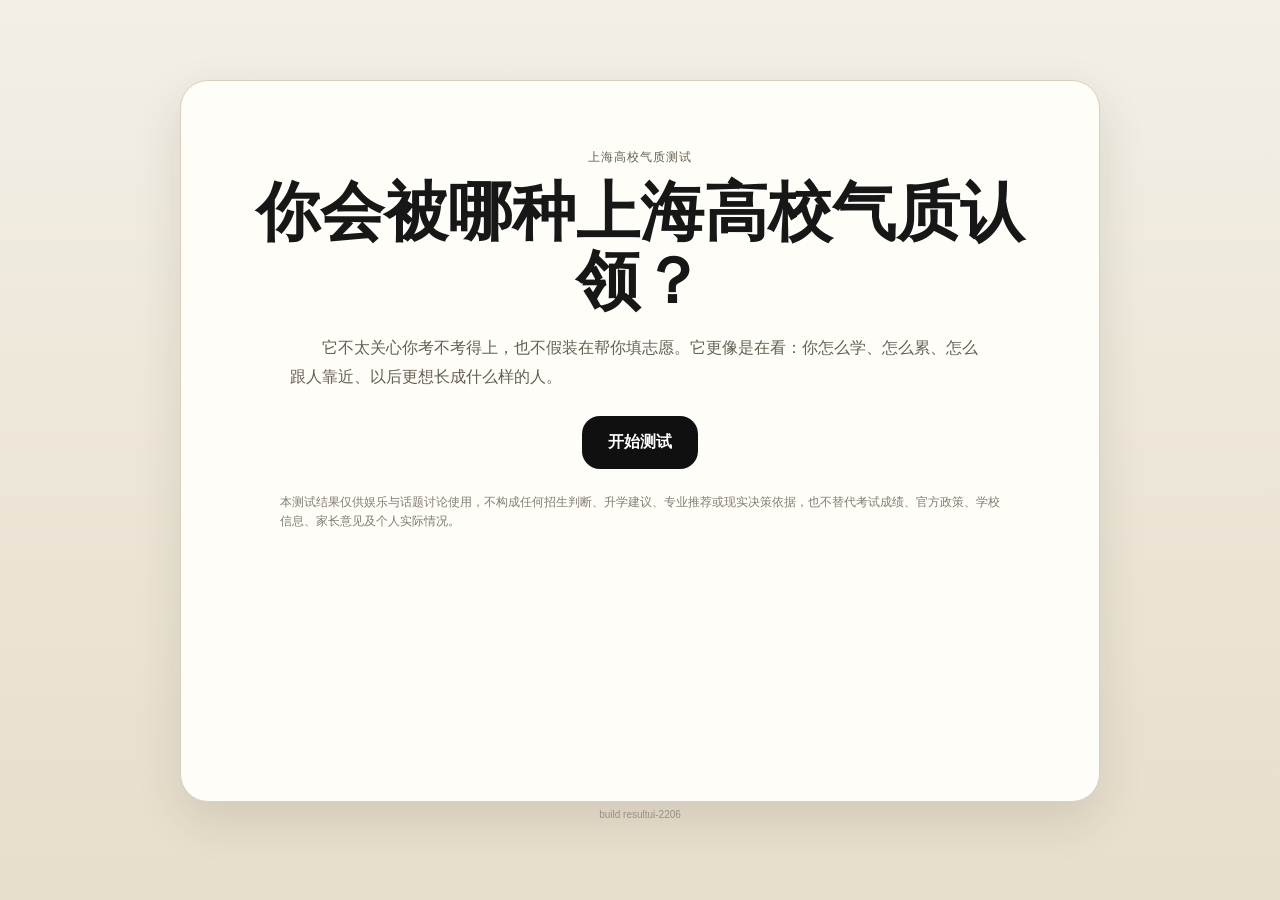
==== index.html @ 01dacc71 "Restore hidden result summary node to fix submit" ====
<!DOCTYPE html>
<html lang="zh-CN">
  <head>
    <meta charset="UTF-8" />
    <meta name="viewport" content="width=device-width, initial-scale=1.0" />
    <title>上海高校气质测试</title>
    <meta
      name="description"
      content="按学习方式、状态、关系和未来取向来测试你会被哪种上海高校气质认领。"
    />
    <link rel="stylesheet" href="./style.css" />
  </head>
  <body>
    <div class="page-shell">
      <main class="app-card">
        <section id="screen-intro" class="screen screen-active">
          <div class="hero-block">
            <div class="hero-main">
              <p class="eyebrow">上海高校气质测试</p>
              <h1>你会被哪种上海高校气质认领？</h1>
              <p class="hero-sub">
                它不太关心你考不考得上，也不假装在帮你填志愿。它更像是在看：你怎么学、怎么累、怎么跟人靠近、以后更想长成什么样的人。
              </p>
              <button id="start-btn" class="primary-btn">开始测试</button>
            </div>

            <div class="hero-copy">
              <p class="subtle">
                本测试结果仅供娱乐与话题讨论使用，不构成任何招生判断、升学建议、专业推荐或现实决策依据，也不替代考试成绩、官方政策、学校信息、家长意见及个人实际情况。
              </p>
            </div>
          </div>
        </section>

        <section id="screen-quiz" class="screen">
          <div class="quiz-topbar">
            <div class="progress-meta">
              <span id="progress-label">第 1 题 / 共 16 题</span>
              <span id="progress-percent">6%</span>
            </div>
            <div class="progress-track">
              <div id="progress-fill" class="progress-fill"></div>
            </div>
          </div>

          <div class="question-card">
            <div class="question-tag" id="question-tag">当前题目</div>
            <h2 id="question-text">题目加载中...</h2>
            <div id="options-container" class="options-container"></div>
            <div class="quiz-actions">
              <button id="prev-btn" class="secondary-btn" disabled>上一题</button>
              <button id="next-btn" class="secondary-btn" disabled>下一题</button>
              <button id="submit-btn" class="primary-btn hidden">提交</button>
            </div>
          </div>
        </section>

        <section id="screen-result" class="screen">
          <div class="result-card">
            <p class="eyebrow">系统判定结果</p>
            <h2 id="result-title">你的结果</h2>
            <p id="result-subtitle" class="result-subtitle"></p>

            <div class="result-info-grid top-grid">
              <div class="info-box emphasis-box">
                <p id="result-match" class="match-score">--%</p>
                <p id="result-summary" class="result-summary-hidden"></p>
              </div>
              <div class="info-box">
                <div class="info-label">为什么是它</div>
                <p id="result-reason">-</p>
              </div>
            </div>

            <div class="result-info-grid secondary-grid">
              <div class="info-box">
                <div class="info-label">也许也会很合</div>
                <p><strong id="runner-up-title">-</strong></p>
                <p id="runner-up-match" class="small-note"></p>
                <p id="runner-up-gap" class="small-note"></p>
              </div>
              <div class="info-box">
                <div class="info-label">结果备注</div>
                <p id="result-algo" class="small-note">结果说明文案稍后细修，这里先放占位版本。</p>
              </div>
            </div>

            <div class="ranking-box">
              <div class="info-label">前五排行</div>
              <ol id="ranking-list"></ol>
            </div>

            <div class="result-actions">
              <button id="retry-btn" class="secondary-btn">再测一次</button>
              <button id="share-btn" class="primary-btn result-share-btn">分享结果</button>
            </div>
          </div>
        </section>
      </main>
      <div class="build-stamp">build resultui-2206</div>
    </div>

    <script type="module" src="./app.js?v=resultui-2206"></script>
  </body>
</html>
---- style.css ----
:root {
  --bg: #f3efe6;
  --bg-2: #e7decb;
  --card: #fffdf8;
  --ink: #171717;
  --muted: #665f52;
  --line: #d8cfbf;
  --accent: #101010;
  --accent-soft: #eee7d8;
  --shadow: 0 18px 48px rgba(45, 38, 24, 0.12);
  font-family: "Inter", "Noto Sans SC", "PingFang SC", "Microsoft YaHei", sans-serif;
}

* { box-sizing: border-box; }
body {
  margin: 0;
  color: var(--ink);
  background: linear-gradient(180deg, var(--bg) 0%, var(--bg-2) 100%);
}
button { font: inherit; }
button:focus { outline: none; }

.page-shell {
  min-height: 100vh;
  padding: 24px;
  display: flex;
  flex-direction: column;
  align-items: center;
  justify-content: center;
}

.app-card {
  width: 100%;
  max-width: 920px;
  background: var(--card);
  border: 1px solid var(--line);
  border-radius: 28px;
  box-shadow: var(--shadow);
  overflow: hidden;
}
.build-stamp {
  margin-top: 8px;
  font-size: 10px;
  line-height: 1;
  color: rgba(23, 23, 23, 0.35);
  user-select: none;
}

.screen { display: none; min-height: 720px; }
.screen-active { display: block; }

.hero-block, .result-card { padding: 56px 48px; }
.hero-main { text-align: center; }
.hero-copy { max-width: 720px; margin: 24px auto 0; }
.hero-sub {
  max-width: 700px;
  margin: 18px auto 0;
  line-height: 1.8;
  color: var(--muted);
  text-align: left;
  text-indent: 2em;
}
.info-label, .eyebrow, .question-tag {
  text-transform: uppercase;
  letter-spacing: 0.08em;
  font-size: 12px;
  color: var(--muted);
}

h1, h2 { margin: 0; line-height: 1.08; }
h1 { font-size: clamp(36px, 6vw, 64px); }
#question-text { font-size: clamp(28px, 4.5vw, 42px); margin: 16px 0 28px; }

.subtle, .result-subtitle, .small-note, #result-summary, #result-reason { color: var(--muted); line-height: 1.8; }
.small-note { font-size: 14px; }
.hero-copy .subtle {
  font-size: 12px;
  line-height: 1.6;
  color: rgba(102, 95, 82, 0.82);
}
.match-score {
  font-size: clamp(34px, 6vw, 56px);
  line-height: 1;
  margin: 8px 0 12px;
  font-weight: 800;
  color: var(--ink);
}
.result-summary-hidden {
  display: none;
}

.primary-btn, .secondary-btn, .option-btn {
  border: 0;
  border-radius: 18px;
  cursor: pointer;
  transition: transform 0.18s ease, box-shadow 0.18s ease, background 0.18s ease, border-color 0.18s ease;
}
.primary-btn {
  margin-top: 24px;
  background: var(--accent);
  color: white;
  padding: 16px 26px;
  font-weight: 700;
}
.secondary-btn {
  background: var(--accent-soft);
  color: var(--ink);
  padding: 14px 22px;
  font-weight: 700;
}
.primary-btn:hover, .secondary-btn:hover, .option-btn:hover { transform: translateY(-1px); }
.primary-btn:disabled, .secondary-btn:disabled {
  opacity: 0.48;
  cursor: not-allowed;
}
.primary-btn:disabled:hover, .secondary-btn:disabled:hover {
  transform: none;
}

.quiz-topbar { padding: 28px 32px 20px; border-bottom: 1px solid var(--line); }
.progress-meta {
  display: flex; justify-content: space-between; gap: 16px; color: var(--muted); font-size: 14px; margin-bottom: 12px;
}
.progress-track {
  height: 10px; background: var(--accent-soft); border-radius: 999px; overflow: hidden;
}
.progress-fill { height: 100%; width: 0; background: var(--accent); transition: width 0.25s ease; }

.question-card { padding: 40px 32px 48px; }
.options-container { display: grid; gap: 14px; }
.quiz-actions {
  margin-top: 18px;
  display: flex;
  gap: 12px;
  justify-content: space-between;
  flex-wrap: wrap;
}
.hidden { display: none !important; }
.option-btn {
  text-align: left; background: #f8f5ee; border: 1px solid transparent; padding: 20px 22px; color: var(--ink);
  outline: none;
  box-shadow: none;
  -webkit-tap-highlight-color: transparent;
}
.option-btn:focus,
.option-btn:focus-visible {
  outline: none;
  box-shadow: none;
  border-color: transparent;
}
.option-btn:active {
  outline: none;
  box-shadow: none;
  border-color: var(--ink);
  background: #f3ede1;
}
.option-btn-selected {
  border-color: var(--ink);
  background: #f1eadc;
  box-shadow: inset 0 0 0 1px rgba(23, 23, 23, 0.04);
}
.option-btn-selected:hover,
.option-btn-selected:focus,
.option-btn-selected:focus-visible,
.option-btn-selected:active {
  border-color: var(--ink);
  background: #f1eadc;
  box-shadow: inset 0 0 0 1px rgba(23, 23, 23, 0.04);
}
.option-btn-selected .option-label {
  border-color: var(--ink);
  background: var(--ink);
  color: #fff;
}
.option-btn:not(.option-btn-selected) .option-label {
  background: #fff;
  color: var(--ink);
}
.option-row { display: flex; align-items: flex-start; }
.option-label {
  display: inline-flex; width: 28px; height: 28px; border-radius: 50%; align-items: center; justify-content: center;
  font-size: 14px; background: white; border: 1px solid var(--line); margin-right: 12px; flex-shrink: 0;
}
.option-text { flex: 1; line-height: 1.75; }

.result-card { display: flex; flex-direction: column; gap: 18px; }
.result-info-grid {
  display: grid; grid-template-columns: 1fr 1fr; gap: 16px;
}
.info-box, .ranking-box {
  border: 1px solid var(--line); border-radius: 18px; padding: 18px; background: #f9f6ef;
}
.emphasis-box { background: #f4eddf; }
.ranking-box ol { margin: 12px 0 0; padding: 0; line-height: 1.9; list-style: none; }
.result-actions {
  display: flex;
  gap: 12px;
  margin-top: 6px;
  justify-content: space-between;
  align-items: center;
}
.result-actions .primary-btn,
.result-actions .secondary-btn {
  min-width: 132px;
  margin-top: 0;
  padding: 14px 22px;
}

@media (hover: hover) and (pointer: fine) {
  .option-btn:hover {
    background: #f3ede1;
  }
}

@media (max-width: 720px) {
  .page-shell { padding: 14px; align-items: stretch; }
  .app-card { min-height: calc(100vh - 28px); border-radius: 24px; }
  .hero-block, .result-card, .question-card { padding: 28px 20px 32px; }
  .quiz-topbar { padding: 20px 20px 16px; }
  .result-info-grid { grid-template-columns: 1fr; }
  .quiz-actions { flex-direction: column; }
  .result-actions {
    flex-direction: column;
    align-items: stretch;
  }
  .result-actions .primary-btn,
  .result-actions .secondary-btn {
    width: 100%;
  }
}
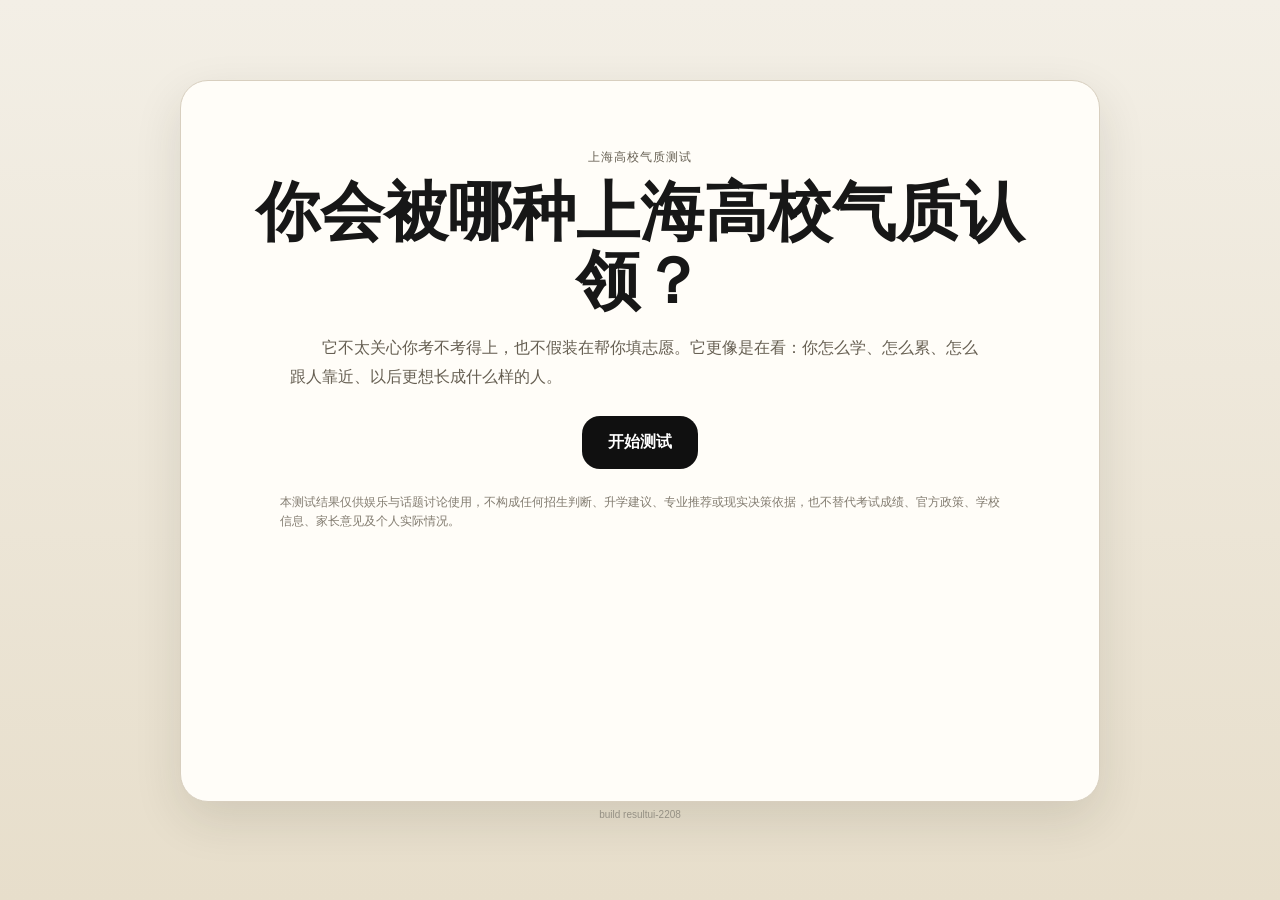
==== commit c17db480: "Restore match box title" ====
--- a/index.html
+++ b/index.html
@@ -63,6 +63,7 @@
 
             <div class="result-info-grid top-grid">
               <div class="info-box emphasis-box">
+                <div class="info-label">气质匹配度</div>
                 <p id="result-match" class="match-score">--%</p>
                 <p id="result-summary" class="result-summary-hidden"></p>
               </div>
@@ -97,9 +98,9 @@
           </div>
         </section>
       </main>
-      <div class="build-stamp">build resultui-2206</div>
+      <div class="build-stamp">build resultui-2208</div>
     </div>
 
-    <script type="module" src="./app.js?v=resultui-2206"></script>
+    <script type="module" src="./app.js?v=resultui-2208"></script>
   </body>
 </html>
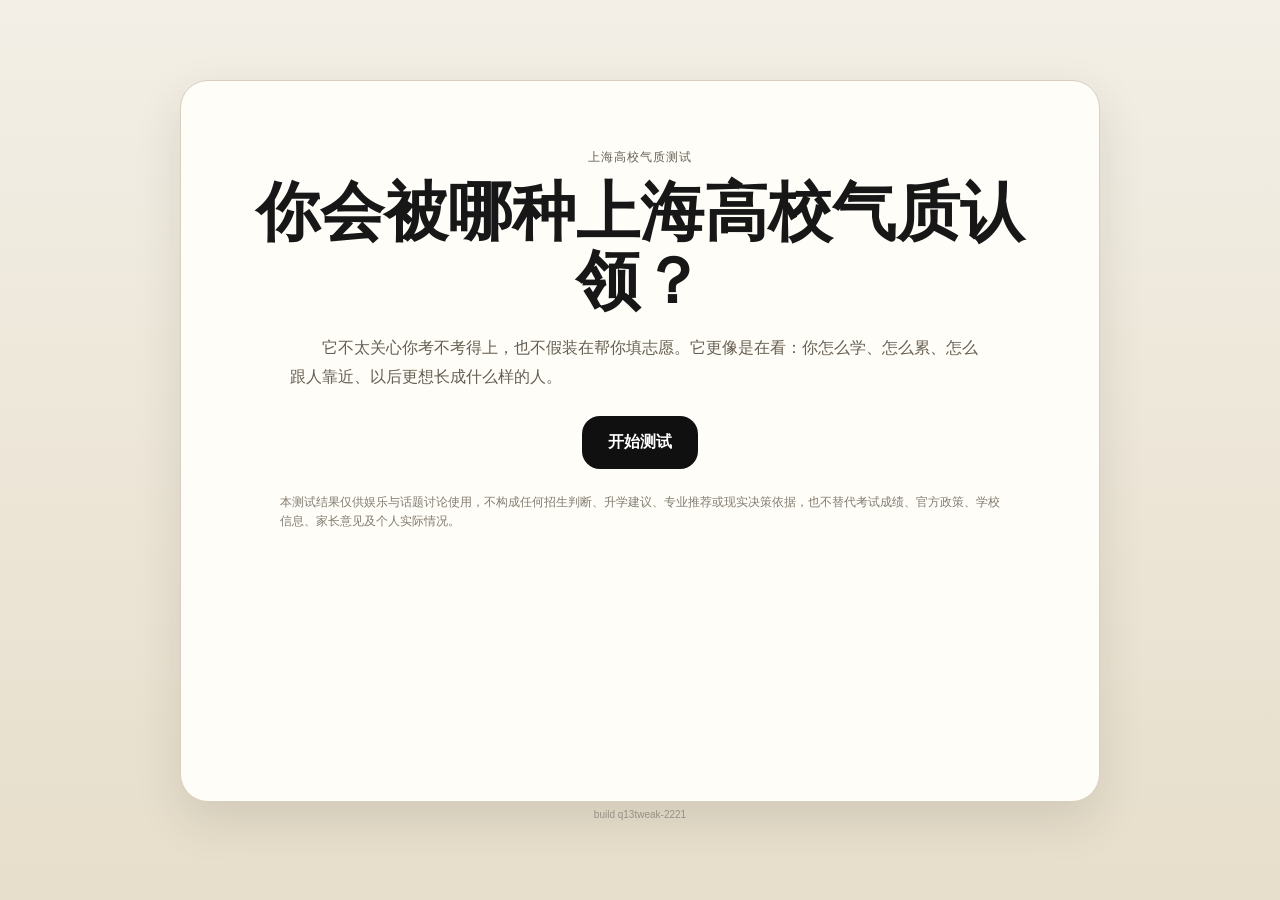
==== commit f6351859: "Tweak Q13 wording and match score spacing" ====
--- a/index.html
+++ b/index.html
@@ -98,9 +98,9 @@
           </div>
         </section>
       </main>
-      <div class="build-stamp">build resultui-2208</div>
+      <div class="build-stamp">build q13tweak-2221</div>
     </div>
 
-    <script type="module" src="./app.js?v=resultui-2208"></script>
+    <script type="module" src="./app.js?v=q13tweak-2221"></script>
   </body>
 </html>
--- a/style.css
+++ b/style.css
@@ -81,7 +81,7 @@
 .match-score {
   font-size: clamp(34px, 6vw, 56px);
   line-height: 1;
-  margin: 8px 0 12px;
+  margin: 18px 0 10px;
   font-weight: 800;
   color: var(--ink);
 }
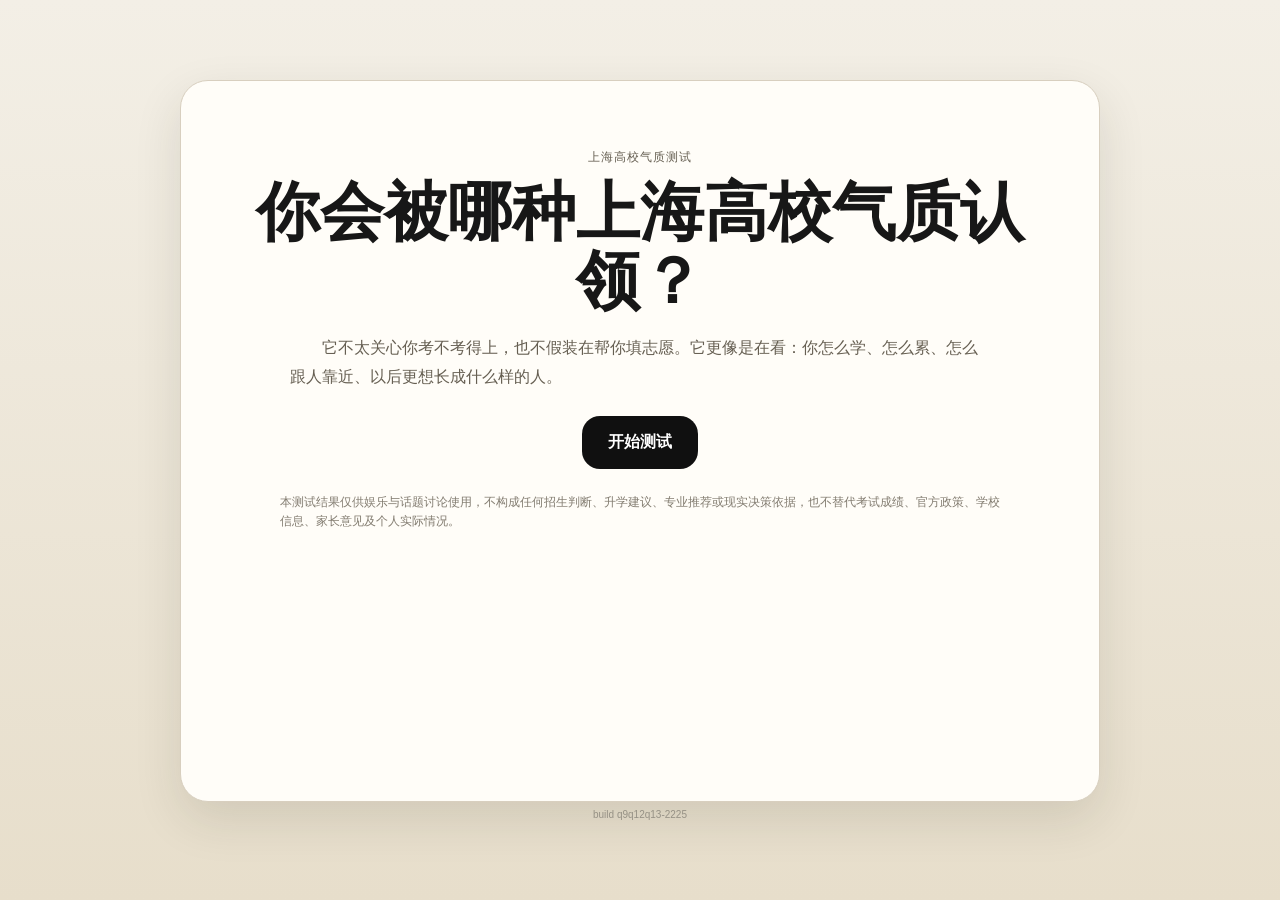
==== commit 3e51b430: "Tweak Q9 Q12 Q13 wording" ====
--- a/index.html
+++ b/index.html
@@ -98,9 +98,9 @@
           </div>
         </section>
       </main>
-      <div class="build-stamp">build q13tweak-2221</div>
+      <div class="build-stamp">build q9q12q13-2225</div>
     </div>
 
-    <script type="module" src="./app.js?v=q13tweak-2221"></script>
+    <script type="module" src="./app.js?v=q9q12q13-2225"></script>
   </body>
 </html>
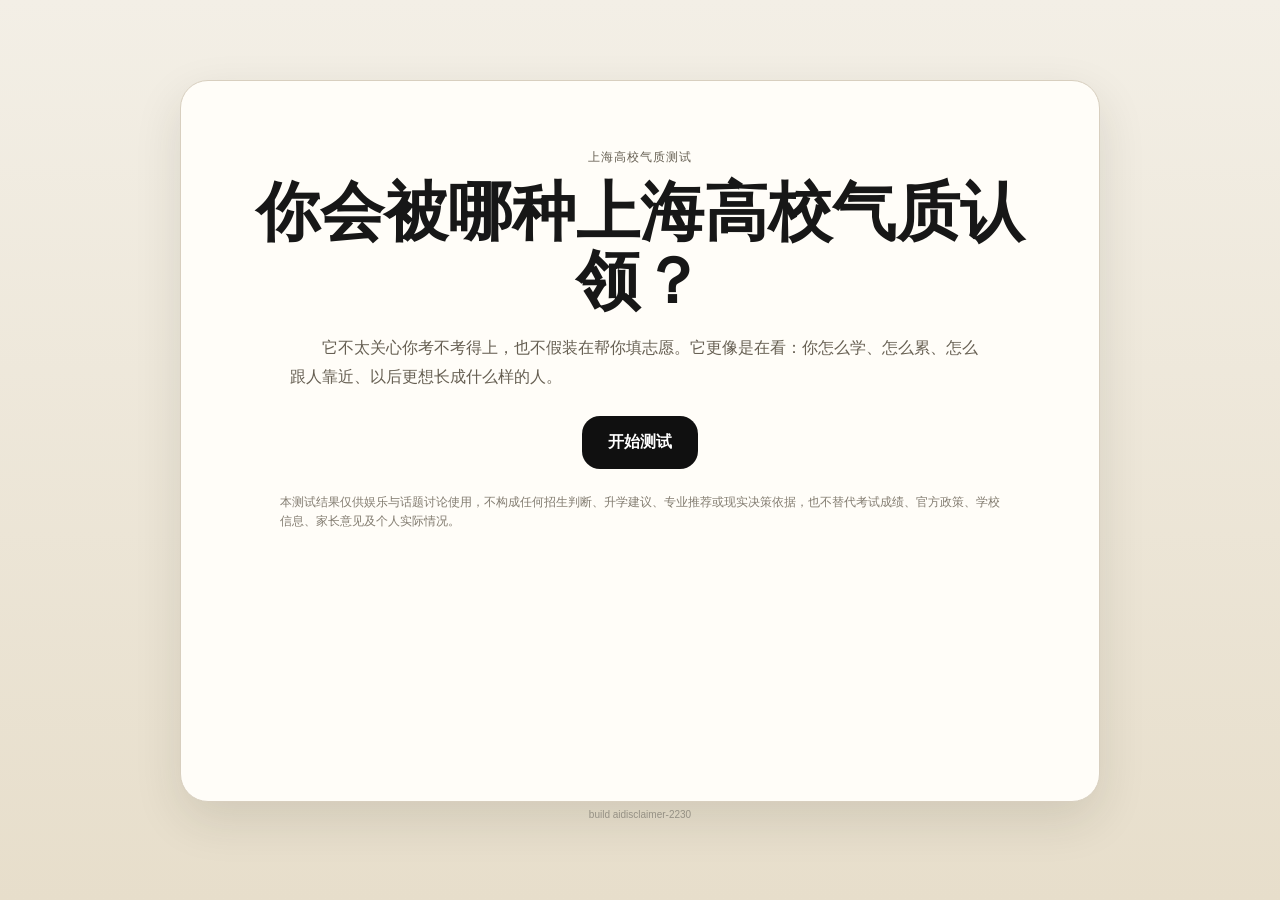
==== commit 504b43bb: "Add AI disclaimer to result page" ====
--- a/index.html
+++ b/index.html
@@ -91,6 +91,10 @@
               <ol id="ranking-list"></ol>
             </div>
 
+            <div class="result-disclaimer-box">
+              <p class="result-disclaimer">本页诊断与文案由 AI 生成，仅供娱乐与参考，不构成任何现实决策依据。</p>
+            </div>
+
             <div class="result-actions">
               <button id="retry-btn" class="secondary-btn">再测一次</button>
               <button id="share-btn" class="primary-btn result-share-btn">分享结果</button>
@@ -98,9 +102,9 @@
           </div>
         </section>
       </main>
-      <div class="build-stamp">build q9q12q13-2225</div>
+      <div class="build-stamp">build aidisclaimer-2230</div>
     </div>
 
-    <script type="module" src="./app.js?v=q9q12q13-2225"></script>
+    <script type="module" src="./app.js?v=aidisclaimer-2230"></script>
   </body>
 </html>
--- a/style.css
+++ b/style.css
@@ -192,6 +192,19 @@
 }
 .emphasis-box { background: #f4eddf; }
 .ranking-box ol { margin: 12px 0 0; padding: 0; line-height: 1.9; list-style: none; }
+.result-disclaimer-box {
+  border: 1px solid var(--line);
+  border-radius: 18px;
+  padding: 14px 18px;
+  background: #f9f6ef;
+}
+.result-disclaimer {
+  margin: 0;
+  text-align: center;
+  font-size: 12px;
+  line-height: 1.6;
+  color: rgba(102, 95, 82, 0.82);
+}
 .result-actions {
   display: flex;
   gap: 12px;
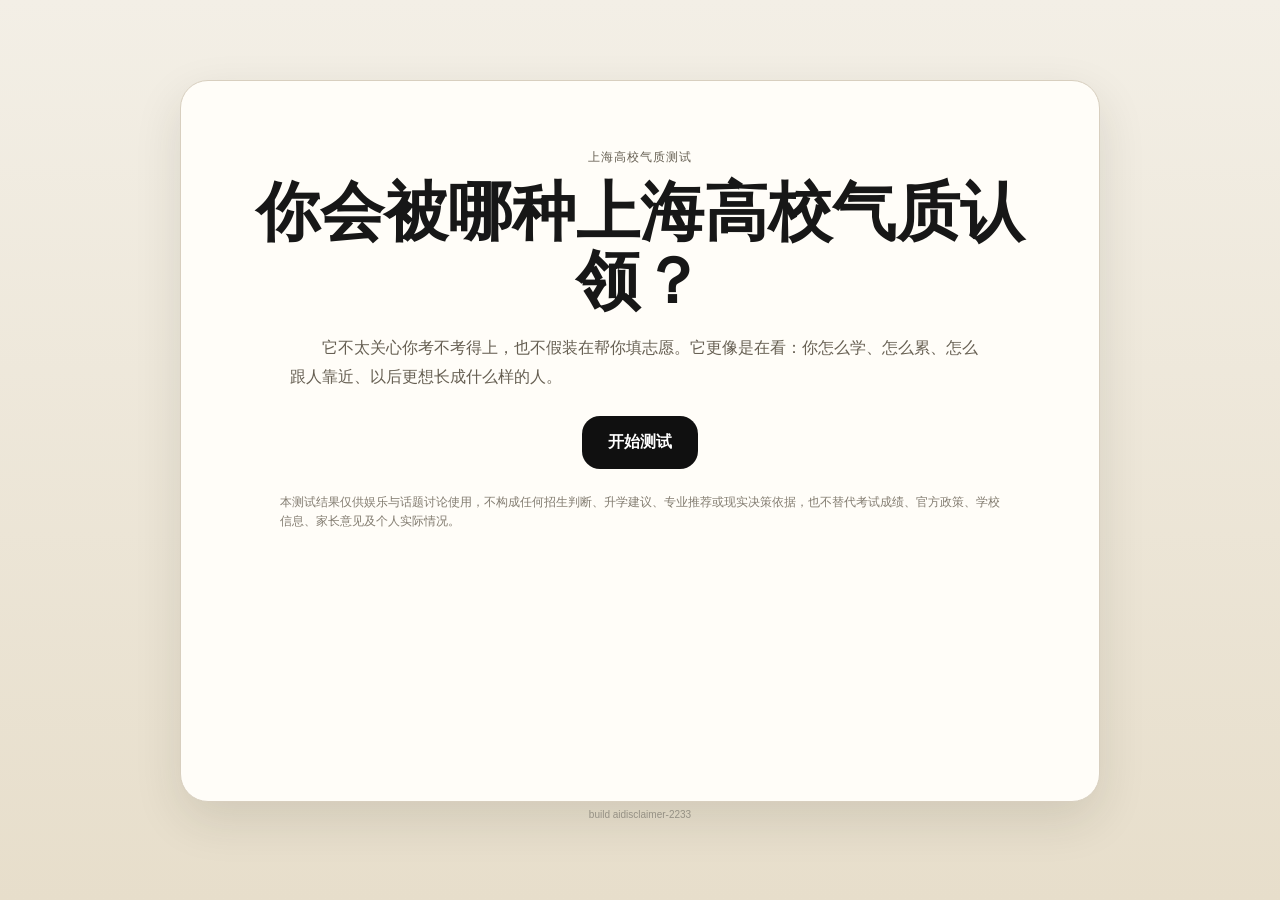
==== commit 452fb97f: "Tone down result AI disclaimer" ====
--- a/index.html
+++ b/index.html
@@ -91,20 +91,18 @@
               <ol id="ranking-list"></ol>
             </div>
 
-            <div class="result-disclaimer-box">
-              <p class="result-disclaimer">本页诊断与文案由 AI 生成，仅供娱乐与参考，不构成任何现实决策依据。</p>
-            </div>
-
             <div class="result-actions">
               <button id="retry-btn" class="secondary-btn">再测一次</button>
               <button id="share-btn" class="primary-btn result-share-btn">分享结果</button>
             </div>
+
+            <p class="result-disclaimer">本页诊断与文案由 AI 生成，仅供娱乐与参考，不构成任何现实决策依据。</p>
           </div>
         </section>
       </main>
-      <div class="build-stamp">build aidisclaimer-2230</div>
+      <div class="build-stamp">build aidisclaimer-2233</div>
     </div>
 
-    <script type="module" src="./app.js?v=aidisclaimer-2230"></script>
+    <script type="module" src="./app.js?v=aidisclaimer-2233"></script>
   </body>
 </html>
--- a/style.css
+++ b/style.css
@@ -192,18 +192,12 @@
 }
 .emphasis-box { background: #f4eddf; }
 .ranking-box ol { margin: 12px 0 0; padding: 0; line-height: 1.9; list-style: none; }
-.result-disclaimer-box {
-  border: 1px solid var(--line);
-  border-radius: 18px;
-  padding: 14px 18px;
-  background: #f9f6ef;
-}
 .result-disclaimer {
-  margin: 0;
+  margin: 6px 0 0;
   text-align: center;
-  font-size: 12px;
-  line-height: 1.6;
-  color: rgba(102, 95, 82, 0.82);
+  font-size: 11px;
+  line-height: 1.5;
+  color: rgba(102, 95, 82, 0.58);
 }
 .result-actions {
   display: flex;
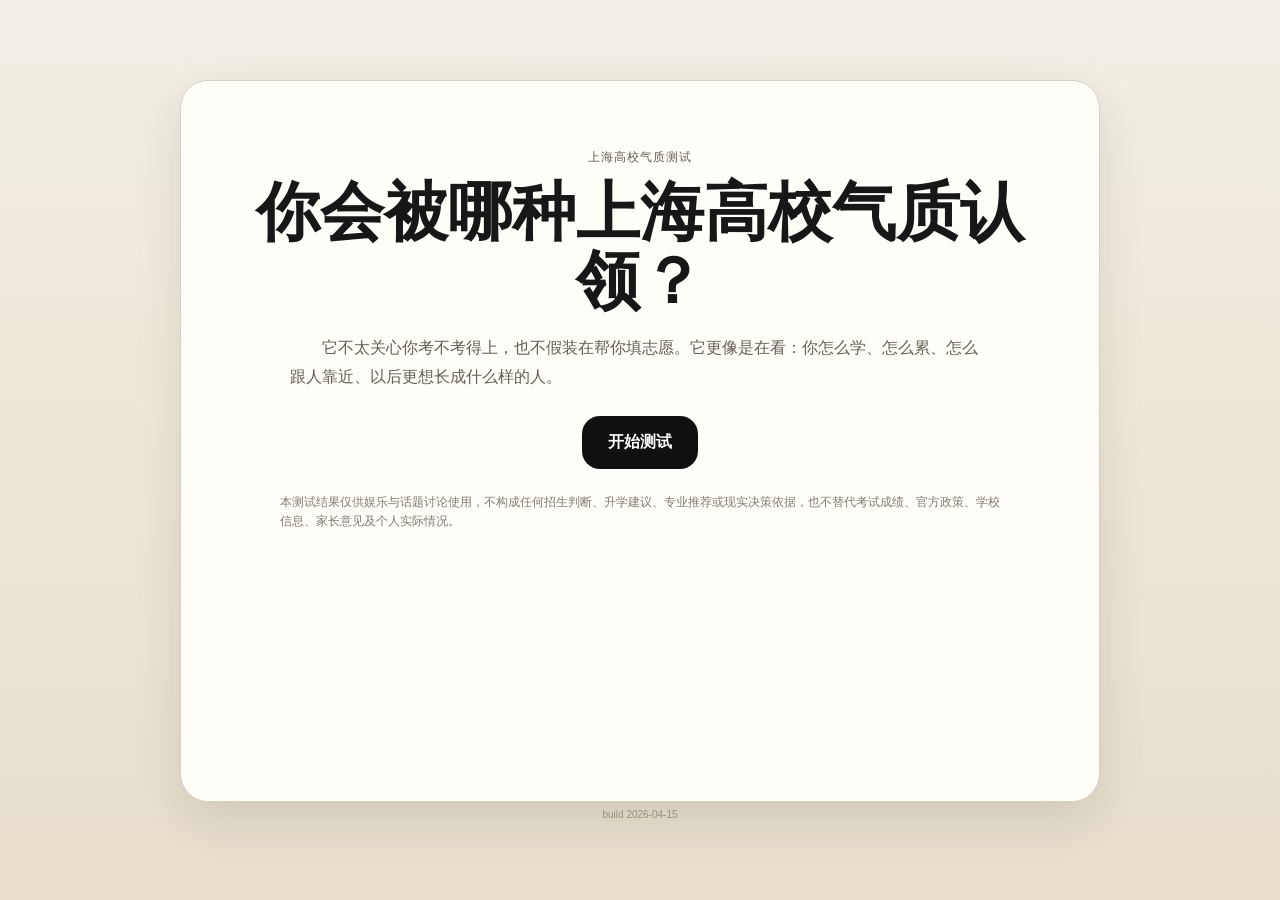
==== commit 2d1ccade: "Organize repo for release and archive previews" ====
--- a/index.html
+++ b/index.html
@@ -100,9 +100,9 @@
           </div>
         </section>
       </main>
-      <div class="build-stamp">build aidisclaimer-2233</div>
+      <div class="build-stamp">build 2026-04-15</div>
     </div>
 
-    <script type="module" src="./app.js?v=aidisclaimer-2233"></script>
+    <script type="module" src="./app.js?v=2026-04-15"></script>
   </body>
 </html>
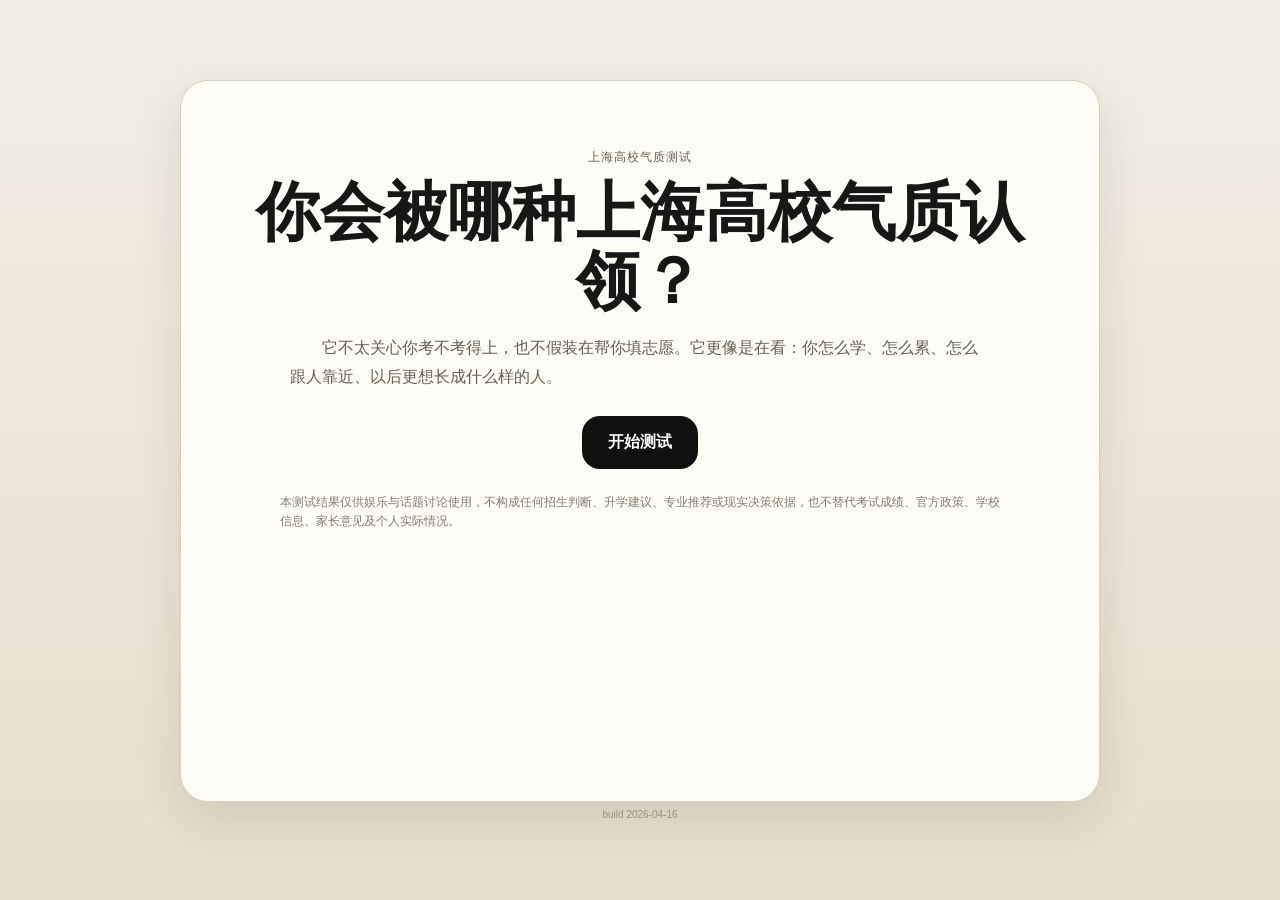
==== commit 7010f583: "Add favicon and app icons" ====
--- a/index.html
+++ b/index.html
@@ -8,6 +8,12 @@
       name="description"
       content="按学习方式、状态、关系和未来取向来测试你会被哪种上海高校气质认领。"
     />
+    <link rel="icon" href="./favicon.ico" sizes="any" />
+    <link rel="icon" type="image/png" sizes="16x16" href="./favicon-16x16.png" />
+    <link rel="icon" type="image/png" sizes="32x32" href="./favicon-32x32.png" />
+    <link rel="icon" type="image/png" sizes="48x48" href="./favicon-48x48.png" />
+    <link rel="apple-touch-icon" sizes="180x180" href="./apple-touch-icon.png" />
+    <link rel="manifest" href="./site.webmanifest" />
     <link rel="stylesheet" href="./style.css" />
   </head>
   <body>
@@ -100,9 +106,9 @@
           </div>
         </section>
       </main>
-      <div class="build-stamp">build 2026-04-15</div>
+      <div class="build-stamp">build 2026-04-16</div>
     </div>
 
-    <script type="module" src="./app.js?v=2026-04-15"></script>
+    <script type="module" src="./app.js?v=2026-04-16"></script>
   </body>
 </html>
